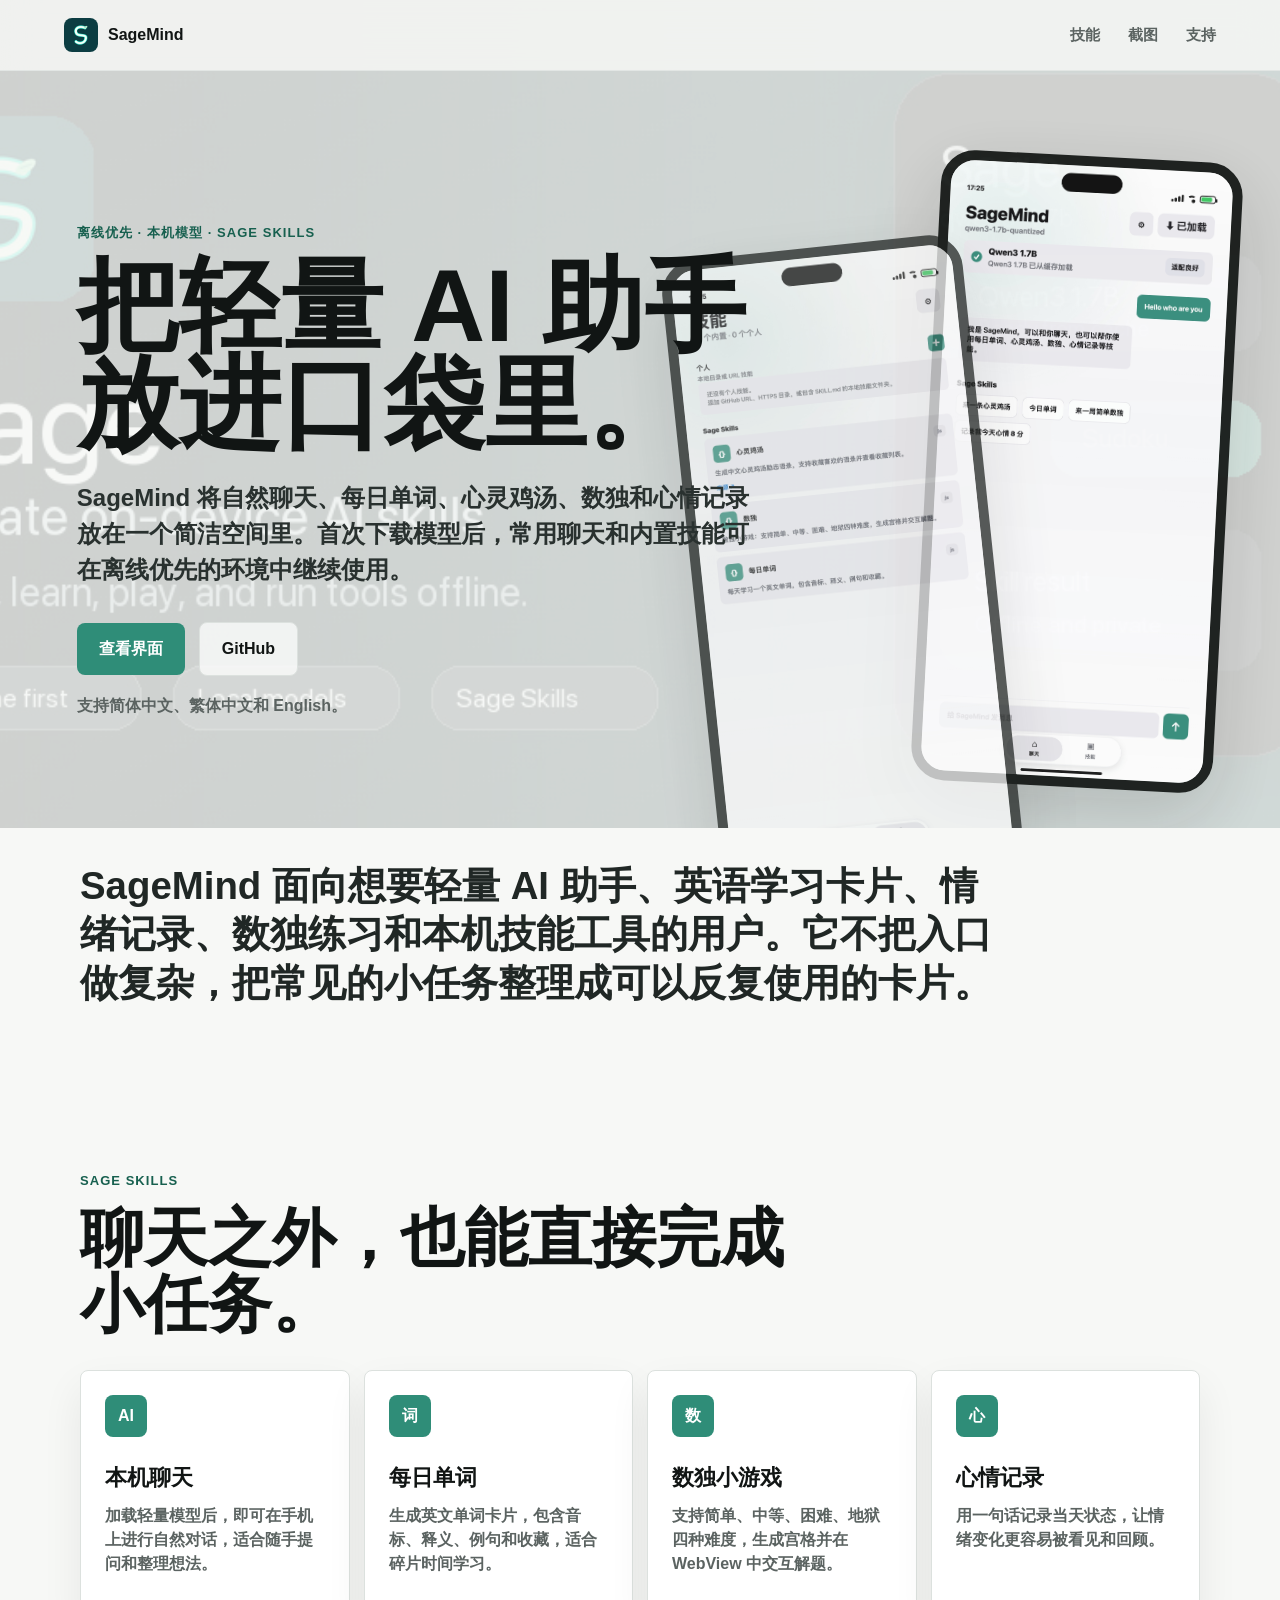
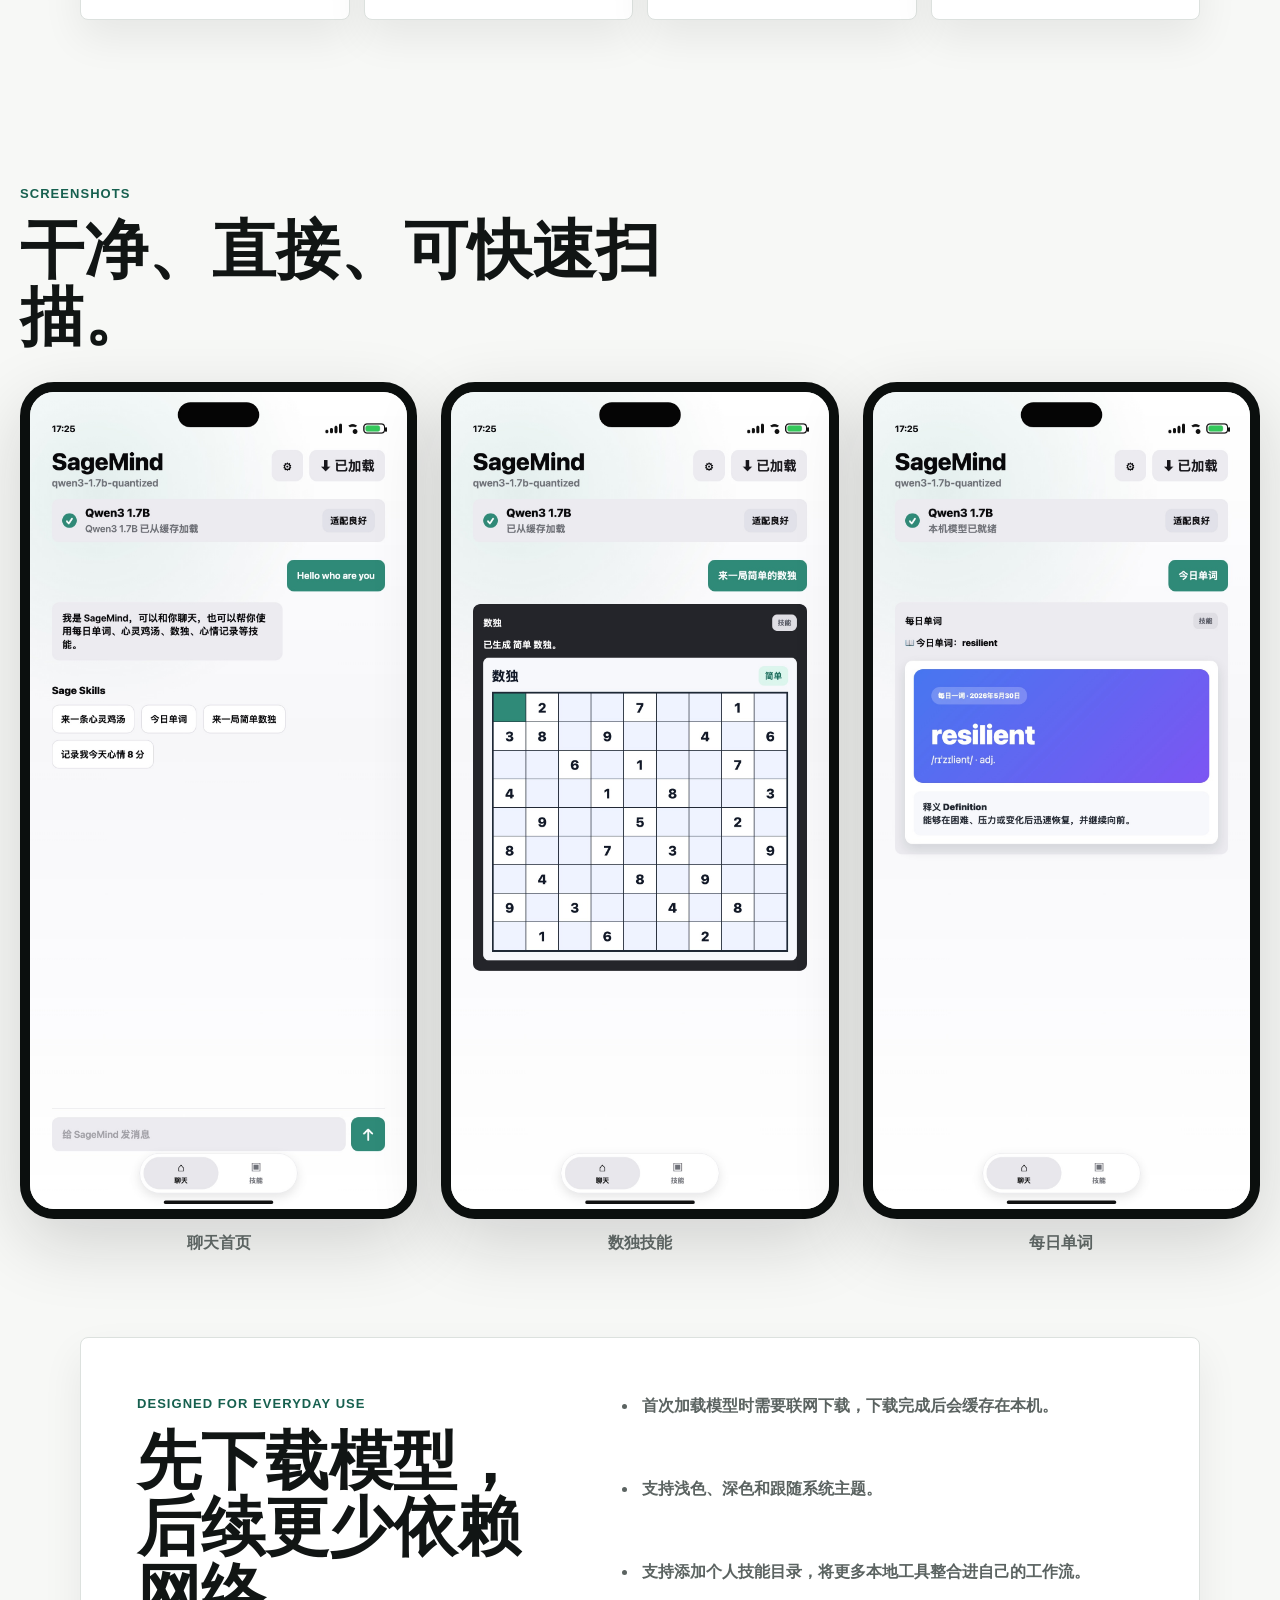
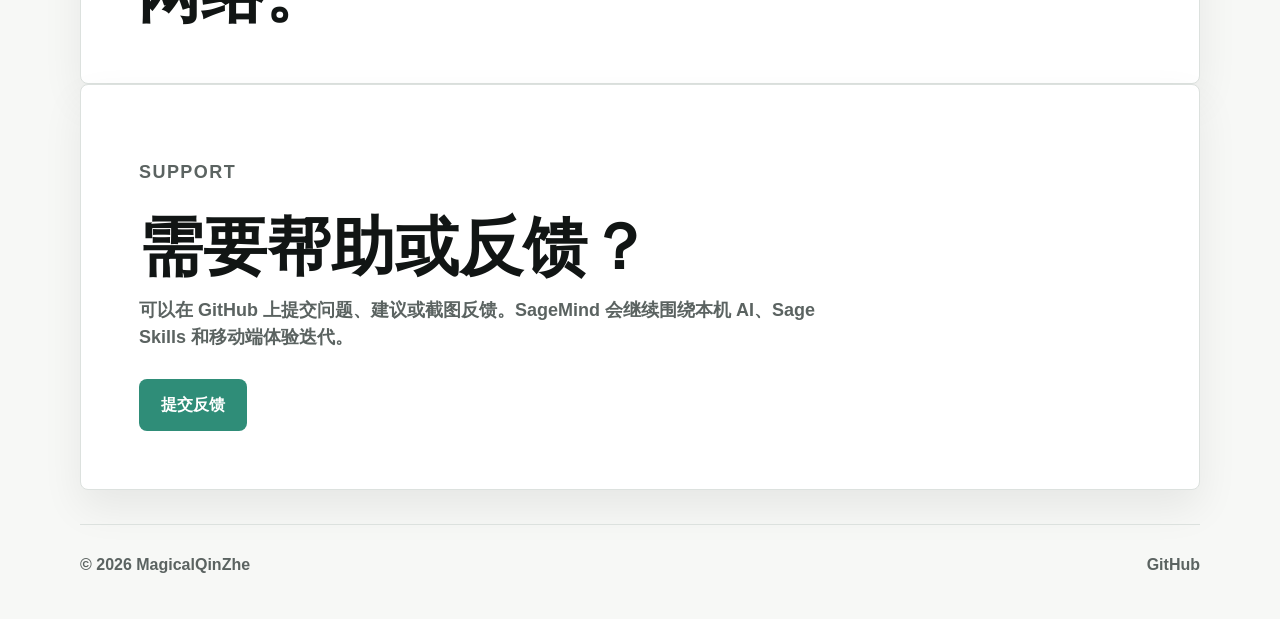
==== index.html @ f177672c "Add SageMind marketing site" ====
<!doctype html>
<html lang="zh-Hans">
  <head>
    <meta charset="utf-8" />
    <meta name="viewport" content="width=device-width, initial-scale=1" />
    <title>SageMind - 本机 AI 聊天与技能助手</title>
    <meta
      name="description"
      content="SageMind 是一款离线优先的本机 AI 助手，支持聊天、每日单词、心灵鸡汤、数独、心情记录、多语言和主题切换。"
    />
    <meta property="og:title" content="SageMind" />
    <meta property="og:description" content="本机 AI 聊天与技能助手。" />
    <meta property="og:image" content="assets/brand/feature-graphic.jpg" />
    <meta property="og:type" content="website" />
    <meta name="theme-color" content="#2f8d78" />
    <link rel="icon" href="assets/brand/icon-512.jpg" />
    <link rel="apple-touch-icon" href="assets/brand/icon-512.jpg" />
    <link rel="stylesheet" href="styles.css" />
  </head>
  <body>
    <header class="site-header">
      <a class="brand" href="#top" aria-label="SageMind home">
        <img src="assets/brand/icon-512.jpg" alt="" />
        <span>SageMind</span>
      </a>
      <nav aria-label="主导航">
        <a href="#skills">技能</a>
        <a href="#screens">截图</a>
        <a href="#support">支持</a>
      </nav>
    </header>

    <main id="top">
      <section class="hero" aria-labelledby="hero-title">
        <div class="hero-copy">
          <p class="eyebrow">离线优先 · 本机模型 · Sage Skills</p>
          <h1 id="hero-title">
            <span>把轻量 AI 助手</span>
            <span>放进口袋里。</span>
          </h1>
          <p class="hero-lede">
            SageMind 将自然聊天、每日单词、心灵鸡汤、数独和心情记录放在一个简洁空间里。首次下载模型后，常用聊天和内置技能可在离线优先的环境中继续使用。
          </p>
          <div class="hero-actions">
            <a class="button primary" href="#screens">查看界面</a>
            <a class="button secondary" href="https://github.com/MagicalQinZhe/SageMind/">GitHub</a>
          </div>
          <p class="small-note">支持简体中文、繁体中文和 English。</p>
        </div>

        <div class="hero-stage" aria-hidden="true">
          <img class="phone phone-main" src="assets/screenshots/chat.jpg" alt="" />
          <img class="phone phone-side" src="assets/screenshots/skills.jpg" alt="" />
        </div>
      </section>

      <section class="section intro" aria-label="SageMind 简介">
        <p>
          SageMind 面向想要轻量 AI 助手、英语学习卡片、情绪记录、数独练习和本机技能工具的用户。它不把入口做复杂，把常见的小任务整理成可以反复使用的卡片。
        </p>
      </section>

      <section id="skills" class="section" aria-labelledby="skills-title">
        <div class="section-heading">
          <p class="eyebrow">Sage Skills</p>
          <h2 id="skills-title">聊天之外，也能直接完成小任务。</h2>
        </div>
        <div class="feature-grid">
          <article>
            <span class="feature-icon">AI</span>
            <h3>本机聊天</h3>
            <p>加载轻量模型后，即可在手机上进行自然对话，适合随手提问和整理想法。</p>
          </article>
          <article>
            <span class="feature-icon">词</span>
            <h3>每日单词</h3>
            <p>生成英文单词卡片，包含音标、释义、例句和收藏，适合碎片时间学习。</p>
          </article>
          <article>
            <span class="feature-icon">数</span>
            <h3>数独小游戏</h3>
            <p>支持简单、中等、困难、地狱四种难度，生成宫格并在 WebView 中交互解题。</p>
          </article>
          <article>
            <span class="feature-icon">心</span>
            <h3>心情记录</h3>
            <p>用一句话记录当天状态，让情绪变化更容易被看见和回顾。</p>
          </article>
        </div>
      </section>

      <section id="screens" class="section screen-section" aria-labelledby="screens-title">
        <div class="section-heading">
          <p class="eyebrow">Screenshots</p>
          <h2 id="screens-title">干净、直接、可快速扫描。</h2>
        </div>
        <div class="screens">
          <figure>
            <img src="assets/screenshots/chat.jpg" alt="SageMind 聊天首页截图" />
            <figcaption>聊天首页</figcaption>
          </figure>
          <figure>
            <img src="assets/screenshots/sudoku.jpg" alt="SageMind 数独技能截图" />
            <figcaption>数独技能</figcaption>
          </figure>
          <figure>
            <img src="assets/screenshots/word.jpg" alt="SageMind 每日单词截图" />
            <figcaption>每日单词</figcaption>
          </figure>
        </div>
      </section>

      <section class="section details" aria-labelledby="details-title">
        <div>
          <p class="eyebrow">Designed for everyday use</p>
          <h2 id="details-title">先下载模型，后续更少依赖网络。</h2>
        </div>
        <ul>
          <li>首次加载模型时需要联网下载，下载完成后会缓存在本机。</li>
          <li>支持浅色、深色和跟随系统主题。</li>
          <li>支持添加个人技能目录，将更多本地工具整合进自己的工作流。</li>
        </ul>
      </section>

      <section id="support" class="section support" aria-labelledby="support-title">
        <p class="eyebrow">Support</p>
        <h2 id="support-title">需要帮助或反馈？</h2>
        <p>
          可以在 GitHub 上提交问题、建议或截图反馈。SageMind 会继续围绕本机 AI、Sage Skills 和移动端体验迭代。
        </p>
        <a class="button primary" href="https://github.com/MagicalQinZhe/SageMind/issues">提交反馈</a>
      </section>
    </main>

    <footer class="site-footer">
      <span>© 2026 MagicalQinZhe</span>
      <a href="https://github.com/MagicalQinZhe/SageMind/">GitHub</a>
    </footer>
  </body>
</html>
---- styles.css ----
:root {
  color-scheme: light;
  --bg: #f7f8f6;
  --surface: #ffffff;
  --surface-muted: #ecefea;
  --text: #111514;
  --muted: #5b6361;
  --line: #dce1de;
  --brand: #2f8d78;
  --brand-dark: #17604f;
  --ink: #0b0f0e;
  --shadow: 0 24px 70px rgba(17, 21, 20, 0.16);
}

* {
  box-sizing: border-box;
}

html {
  scroll-behavior: smooth;
}

body {
  margin: 0;
  background: var(--bg);
  color: var(--text);
  font-family:
    -apple-system, BlinkMacSystemFont, "Segoe UI", "PingFang SC",
    "Hiragino Sans GB", "Microsoft YaHei", sans-serif;
  line-height: 1.5;
  overflow-x: hidden;
}

a {
  color: inherit;
  text-decoration: none;
}

img {
  display: block;
  max-width: 100%;
}

.site-header {
  position: fixed;
  z-index: 20;
  top: 0;
  left: 0;
  right: 0;
  display: flex;
  align-items: center;
  justify-content: space-between;
  gap: 24px;
  padding: 18px clamp(20px, 5vw, 72px);
  background: rgba(247, 248, 246, 0.82);
  border-bottom: 1px solid rgba(220, 225, 222, 0.7);
  backdrop-filter: blur(18px);
}

.brand {
  display: inline-flex;
  align-items: center;
  gap: 10px;
  font-weight: 800;
  letter-spacing: 0;
}

.brand img {
  width: 34px;
  height: 34px;
  border-radius: 8px;
}

.site-header nav {
  display: flex;
  align-items: center;
  gap: clamp(12px, 3vw, 28px);
  color: var(--muted);
  font-size: 15px;
  font-weight: 700;
}

.hero {
  position: relative;
  min-height: 92svh;
  overflow: hidden;
  display: grid;
  align-items: center;
  padding: 120px clamp(20px, 6vw, 86px) 70px;
  background: url("assets/brand/feature-graphic.jpg") center / cover no-repeat;
}

.hero::before {
  content: "";
  position: absolute;
  inset: 0;
  background: rgba(247, 248, 246, 0.84);
  pointer-events: none;
}

.hero-copy {
  position: relative;
  z-index: 2;
  width: 100%;
  max-width: 720px;
  min-width: 0;
  padding-top: 7vh;
}

.eyebrow {
  margin: 0 0 14px;
  color: var(--brand-dark);
  font-size: 13px;
  font-weight: 900;
  letter-spacing: 0.08em;
  text-transform: uppercase;
}

h1,
h2,
h3,
p {
  letter-spacing: 0;
}

h1 {
  margin: 0;
  max-width: 760px;
  font-size: clamp(48px, 8vw, 112px);
  line-height: 0.96;
  font-weight: 900;
}

h1 span {
  display: block;
}

.hero-lede {
  max-width: 680px;
  margin: 26px 0 0;
  color: #29312f;
  font-size: clamp(18px, 2.1vw, 24px);
  font-weight: 650;
}

.hero-actions,
.site-footer {
  display: flex;
  align-items: center;
  gap: 14px;
  flex-wrap: wrap;
}

.hero-actions {
  margin-top: 34px;
}

.button {
  display: inline-flex;
  align-items: center;
  justify-content: center;
  min-height: 48px;
  padding: 14px 22px;
  border-radius: 8px;
  font-weight: 850;
  transition:
    transform 160ms ease,
    background 160ms ease;
}

.button:hover {
  transform: translateY(-1px);
}

.button.primary {
  background: var(--brand);
  color: #fff;
}

.button.primary:hover {
  background: var(--brand-dark);
}

.button.secondary {
  background: rgba(255, 255, 255, 0.72);
  border: 1px solid var(--line);
  color: var(--text);
}

.small-note {
  margin: 18px 0 0;
  color: var(--muted);
  font-weight: 650;
}

.hero-stage {
  position: absolute;
  z-index: 1;
  inset: 84px clamp(12px, 4vw, 64px) 16px auto;
  width: min(45vw, 560px);
  min-width: 340px;
  opacity: 0.92;
}

.phone {
  position: absolute;
  width: 54%;
  border: 10px solid #101412;
  border-radius: 34px;
  box-shadow: var(--shadow);
}

.phone-main {
  right: 0;
  top: 8vh;
  transform: rotate(3deg);
}

.phone-side {
  right: 42%;
  top: 18vh;
  transform: rotate(-6deg);
  opacity: 0.74;
}

.section {
  width: min(1120px, calc(100% - 40px));
  margin: 0 auto;
  padding: 82px 0;
}

.intro {
  padding-top: 34px;
}

.intro p {
  max-width: 920px;
  margin: 0;
  color: #202725;
  font-size: clamp(24px, 3vw, 40px);
  line-height: 1.26;
  font-weight: 850;
}

.section-heading {
  max-width: 720px;
  margin-bottom: 32px;
}

h2 {
  margin: 0;
  font-size: clamp(34px, 5vw, 64px);
  line-height: 1.04;
  font-weight: 900;
}

.feature-grid {
  display: grid;
  grid-template-columns: repeat(4, minmax(0, 1fr));
  gap: 14px;
}

.feature-grid article,
.support,
.details {
  background: var(--surface);
  border: 1px solid var(--line);
  border-radius: 8px;
  box-shadow: 0 18px 42px rgba(17, 21, 20, 0.07);
}

.feature-grid article {
  min-height: 250px;
  padding: 24px;
}

.feature-icon {
  display: inline-flex;
  width: 42px;
  height: 42px;
  align-items: center;
  justify-content: center;
  margin-bottom: 24px;
  border-radius: 8px;
  background: var(--brand);
  color: #fff;
  font-weight: 900;
}

h3 {
  margin: 0 0 10px;
  font-size: 22px;
  font-weight: 900;
}

.feature-grid p,
.support p,
.details li {
  margin: 0;
  color: var(--muted);
  font-size: 16px;
  font-weight: 650;
}

.screen-section {
  width: min(1240px, calc(100% - 40px));
}

.screens {
  display: grid;
  grid-template-columns: repeat(3, minmax(0, 1fr));
  gap: clamp(14px, 2vw, 24px);
  align-items: start;
}

figure {
  margin: 0;
}

figure img {
  width: 100%;
  border: 10px solid var(--ink);
  border-radius: 34px;
  background: var(--ink);
  box-shadow: var(--shadow);
}

figcaption {
  margin-top: 12px;
  color: var(--muted);
  font-weight: 800;
  text-align: center;
}

.details {
  display: grid;
  grid-template-columns: minmax(0, 0.85fr) minmax(0, 1fr);
  gap: 34px;
  padding: clamp(26px, 5vw, 56px);
}

.details ul {
  display: grid;
  gap: 16px;
  margin: 0;
  padding-left: 20px;
}

.details li {
  padding-left: 4px;
}

.support {
  padding: clamp(28px, 5vw, 58px);
}

.support p {
  max-width: 720px;
  margin: 16px 0 28px;
  font-size: 18px;
}

.site-footer {
  justify-content: space-between;
  margin: 34px auto 0;
  width: min(1120px, calc(100% - 40px));
  padding: 28px 0 42px;
  color: var(--muted);
  border-top: 1px solid var(--line);
  font-weight: 700;
}

@media (max-width: 960px) {
  .hero {
    min-height: auto;
    padding-top: 110px;
    padding-bottom: 360px;
  }

  .hero-stage {
    inset: auto 0 18px auto;
    width: 100%;
    min-width: 0;
    height: 380px;
  }

  .phone {
    width: 220px;
    border-width: 7px;
    border-radius: 26px;
  }

  .phone-main {
    right: 18%;
    top: 0;
  }

  .phone-side {
    right: 50%;
    top: 54px;
  }

  .feature-grid,
  .screens,
  .details {
    grid-template-columns: 1fr;
  }

  .screens {
    max-width: 420px;
    margin: 0 auto;
  }
}

@media (max-width: 640px) {
  .site-header {
    padding: 14px 18px;
  }

  .site-header nav {
    display: none;
  }

  .brand span {
    display: inline;
  }

  .hero {
    padding-left: 20px;
    padding-right: 20px;
  }

  .hero-copy {
    width: min(100%, 350px);
    max-width: 100%;
  }

  h1 {
    max-width: 100%;
    font-size: 40px;
    line-height: 1.04;
    overflow-wrap: anywhere;
  }

  .hero-lede {
    font-size: 17px;
    overflow-wrap: anywhere;
    word-break: break-all;
  }

  .small-note {
    overflow-wrap: anywhere;
    word-break: break-all;
  }

  .hero-actions {
    align-items: stretch;
  }

  .button {
    width: 100%;
  }

  .phone-main {
    right: 4%;
  }

  .phone-side {
    right: 42%;
  }
}
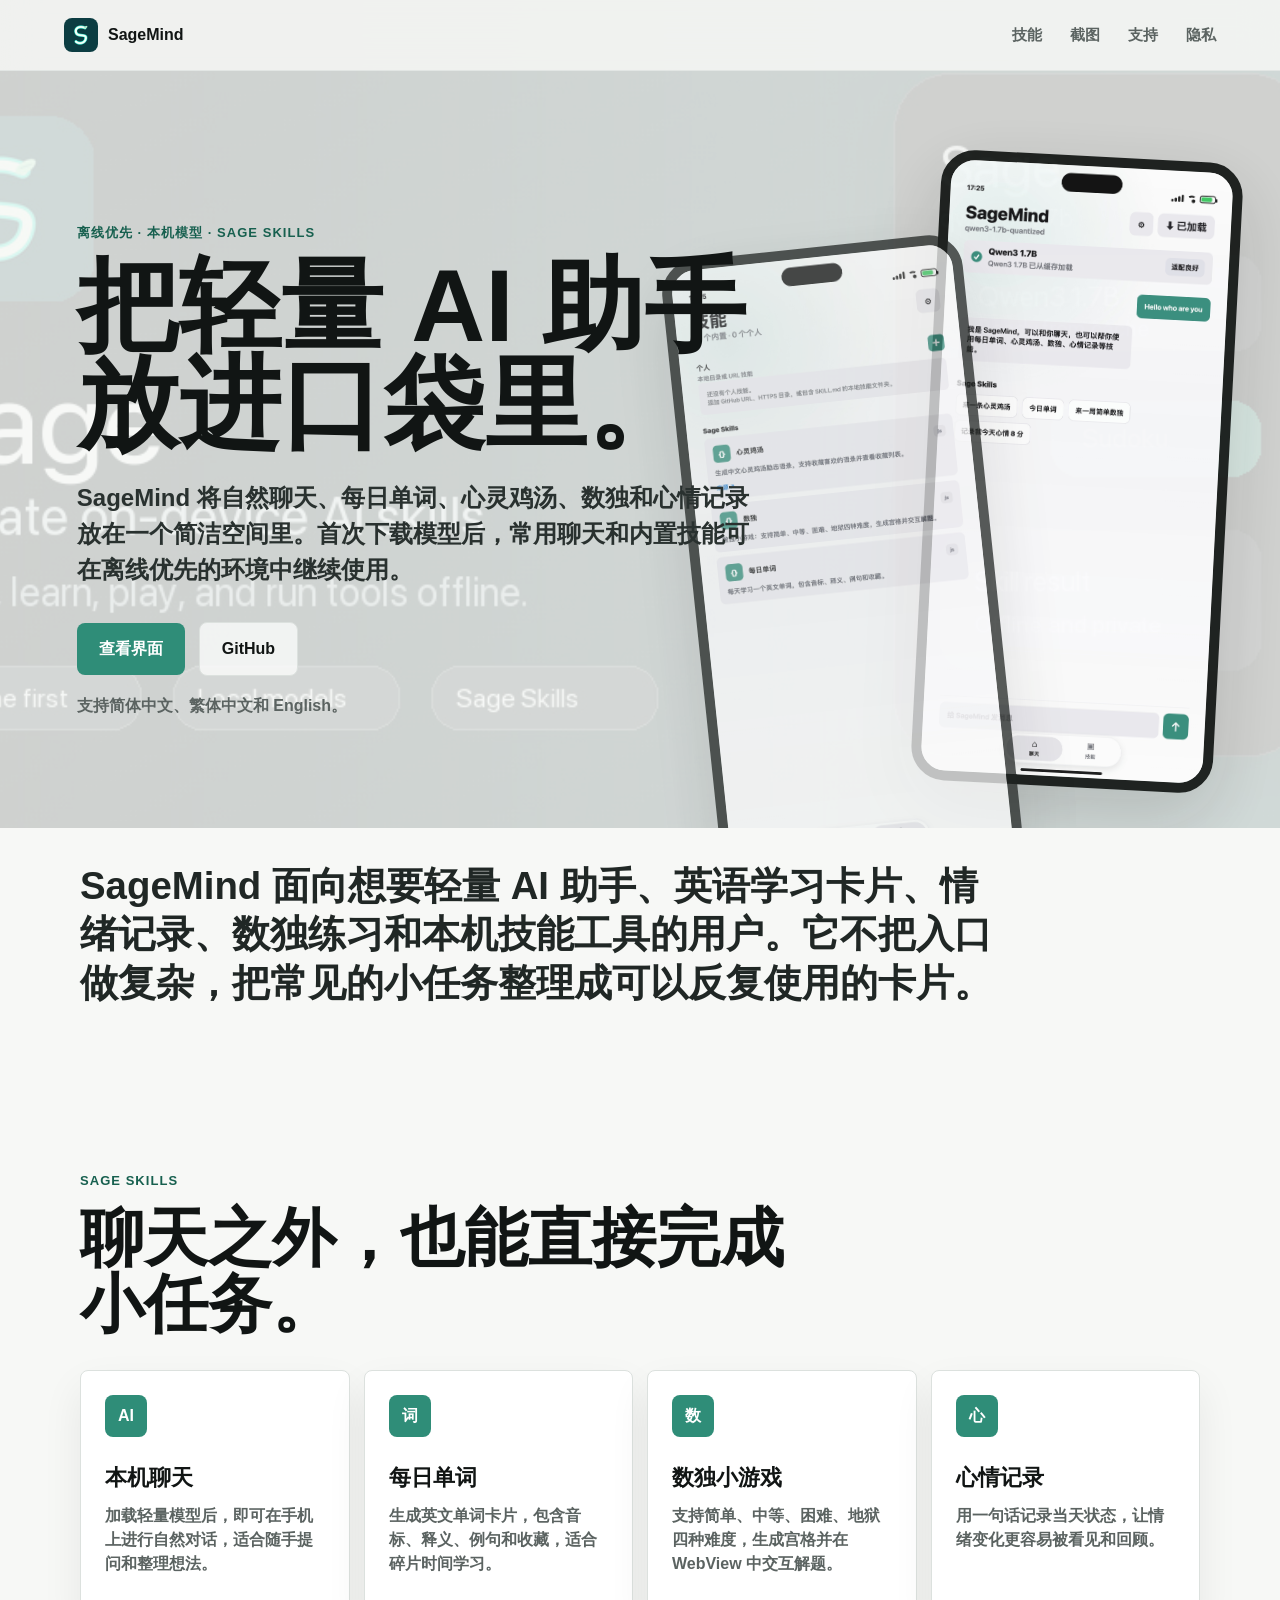
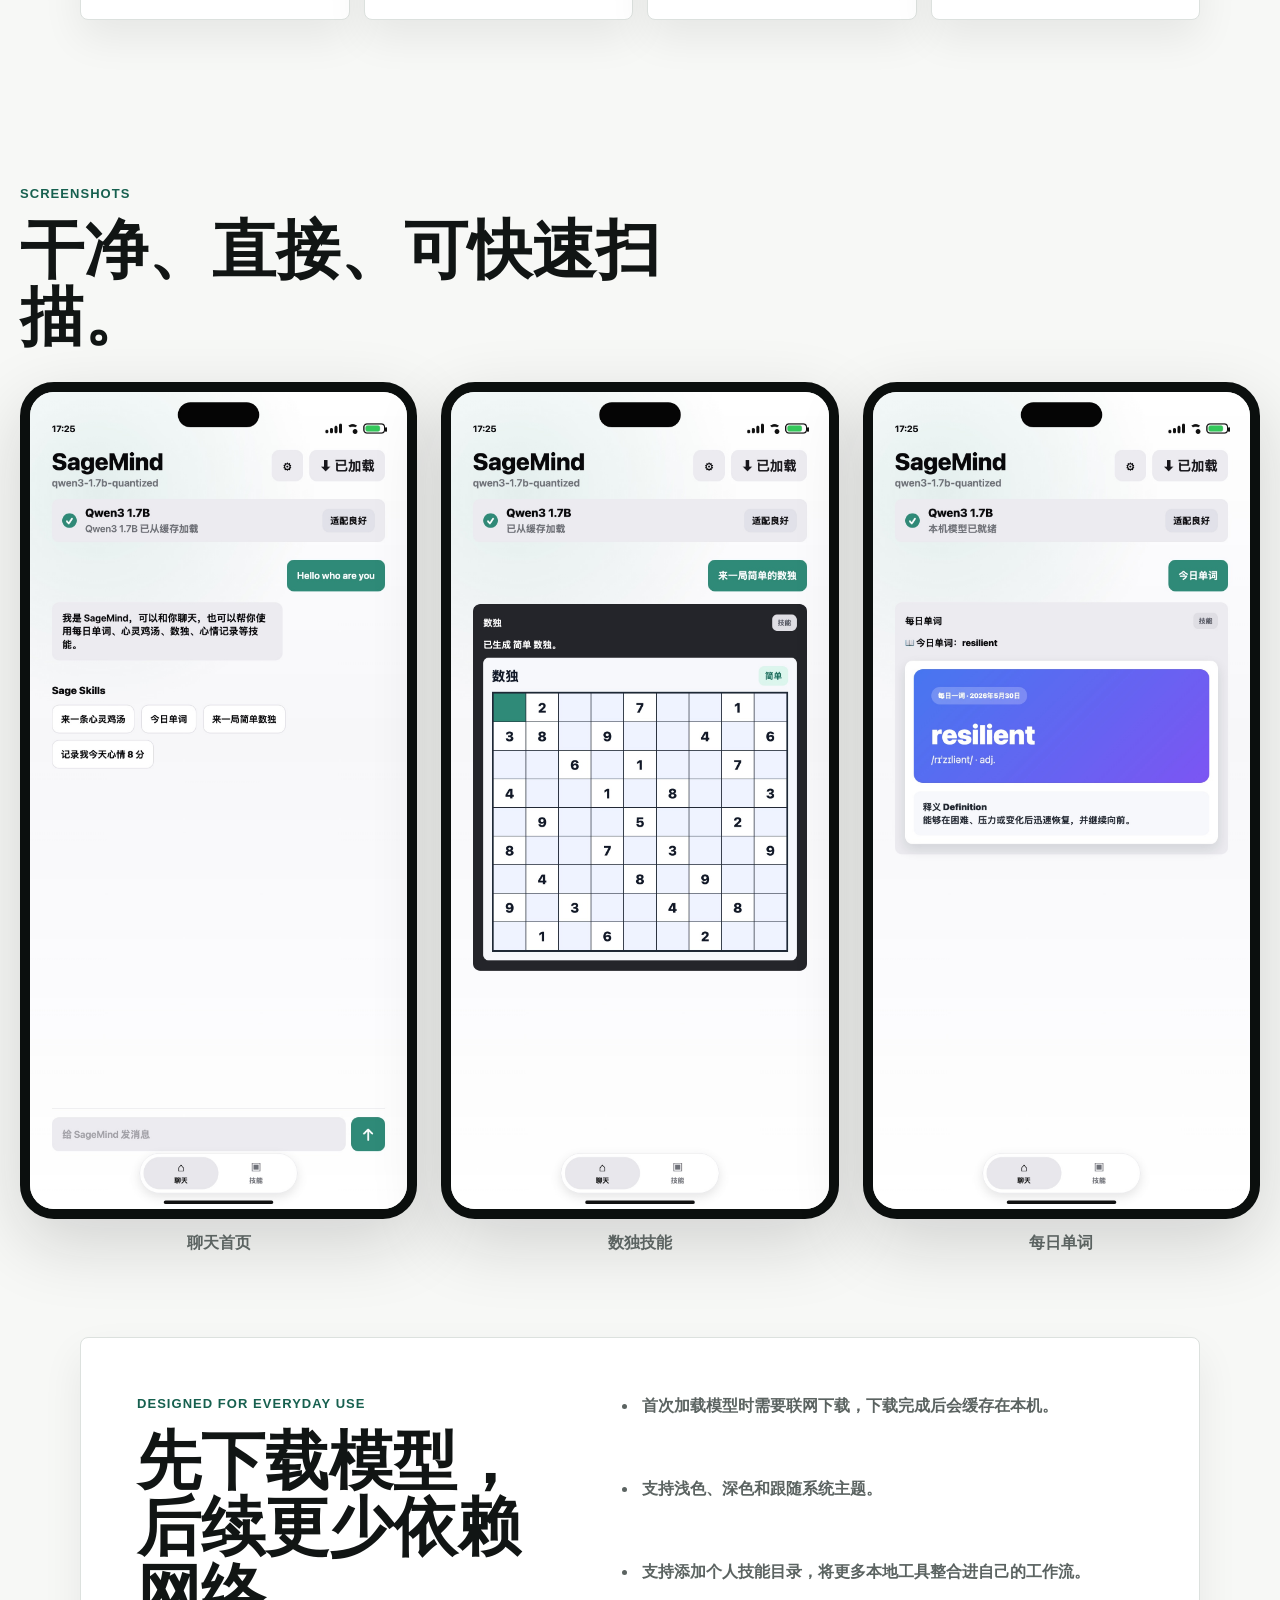
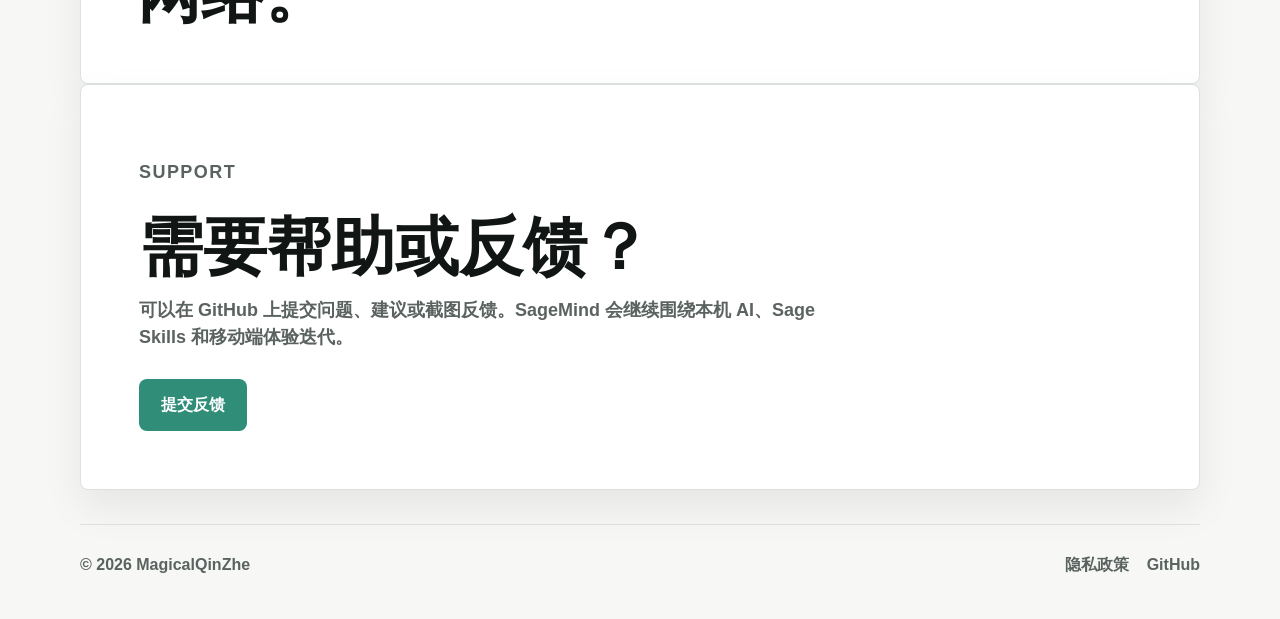
==== commit 2b4a6573: "Add privacy policy page" ====
--- a/index.html
+++ b/index.html
@@ -27,6 +27,7 @@
         <a href="#skills">技能</a>
         <a href="#screens">截图</a>
         <a href="#support">支持</a>
+        <a href="privacy.html">隐私</a>
       </nav>
     </header>
 
@@ -134,7 +135,10 @@
 
     <footer class="site-footer">
       <span>© 2026 MagicalQinZhe</span>
-      <a href="https://github.com/MagicalQinZhe/SageMind/">GitHub</a>
+      <span class="footer-links">
+        <a href="privacy.html">隐私政策</a>
+        <a href="https://github.com/MagicalQinZhe/SageMind/">GitHub</a>
+      </span>
     </footer>
   </body>
 </html>
--- a/styles.css
+++ b/styles.css
@@ -370,6 +370,71 @@
   font-weight: 700;
 }
 
+.footer-links {
+  display: inline-flex;
+  align-items: center;
+  gap: 18px;
+  flex-wrap: wrap;
+}
+
+.legal-page {
+  width: min(920px, calc(100% - 40px));
+  margin: 0 auto;
+  padding: 132px 0 42px;
+}
+
+.legal-hero {
+  padding: 44px 0 34px;
+}
+
+.legal-hero h1 {
+  max-width: 100%;
+  font-size: clamp(42px, 7vw, 76px);
+  line-height: 1.04;
+  overflow-wrap: anywhere;
+}
+
+.legal-updated {
+  margin: 18px 0 0;
+  color: var(--muted);
+  font-weight: 700;
+}
+
+.legal-section {
+  padding: 30px 0;
+  border-top: 1px solid var(--line);
+}
+
+.legal-section h2 {
+  margin-bottom: 14px;
+  font-size: clamp(24px, 3vw, 34px);
+  line-height: 1.16;
+}
+
+.legal-section p {
+  margin: 0 0 14px;
+  color: #29312f;
+  font-size: 17px;
+  font-weight: 600;
+  overflow-wrap: anywhere;
+}
+
+.legal-section p:last-child {
+  margin-bottom: 0;
+}
+
+.legal-section a {
+  color: var(--brand-dark);
+  font-weight: 850;
+  text-decoration: underline;
+  text-underline-offset: 3px;
+  overflow-wrap: anywhere;
+}
+
+.legal-section.english {
+  margin-top: 18px;
+}
+
 @media (max-width: 960px) {
   .hero {
     min-height: auto;
@@ -442,6 +507,19 @@
     overflow-wrap: anywhere;
   }
 
+  .legal-page {
+    width: calc(100% - 40px);
+    padding-top: 96px;
+  }
+
+  .legal-hero {
+    padding-top: 28px;
+  }
+
+  .legal-hero h1 {
+    font-size: 36px;
+  }
+
   .hero-lede {
     font-size: 17px;
     overflow-wrap: anywhere;
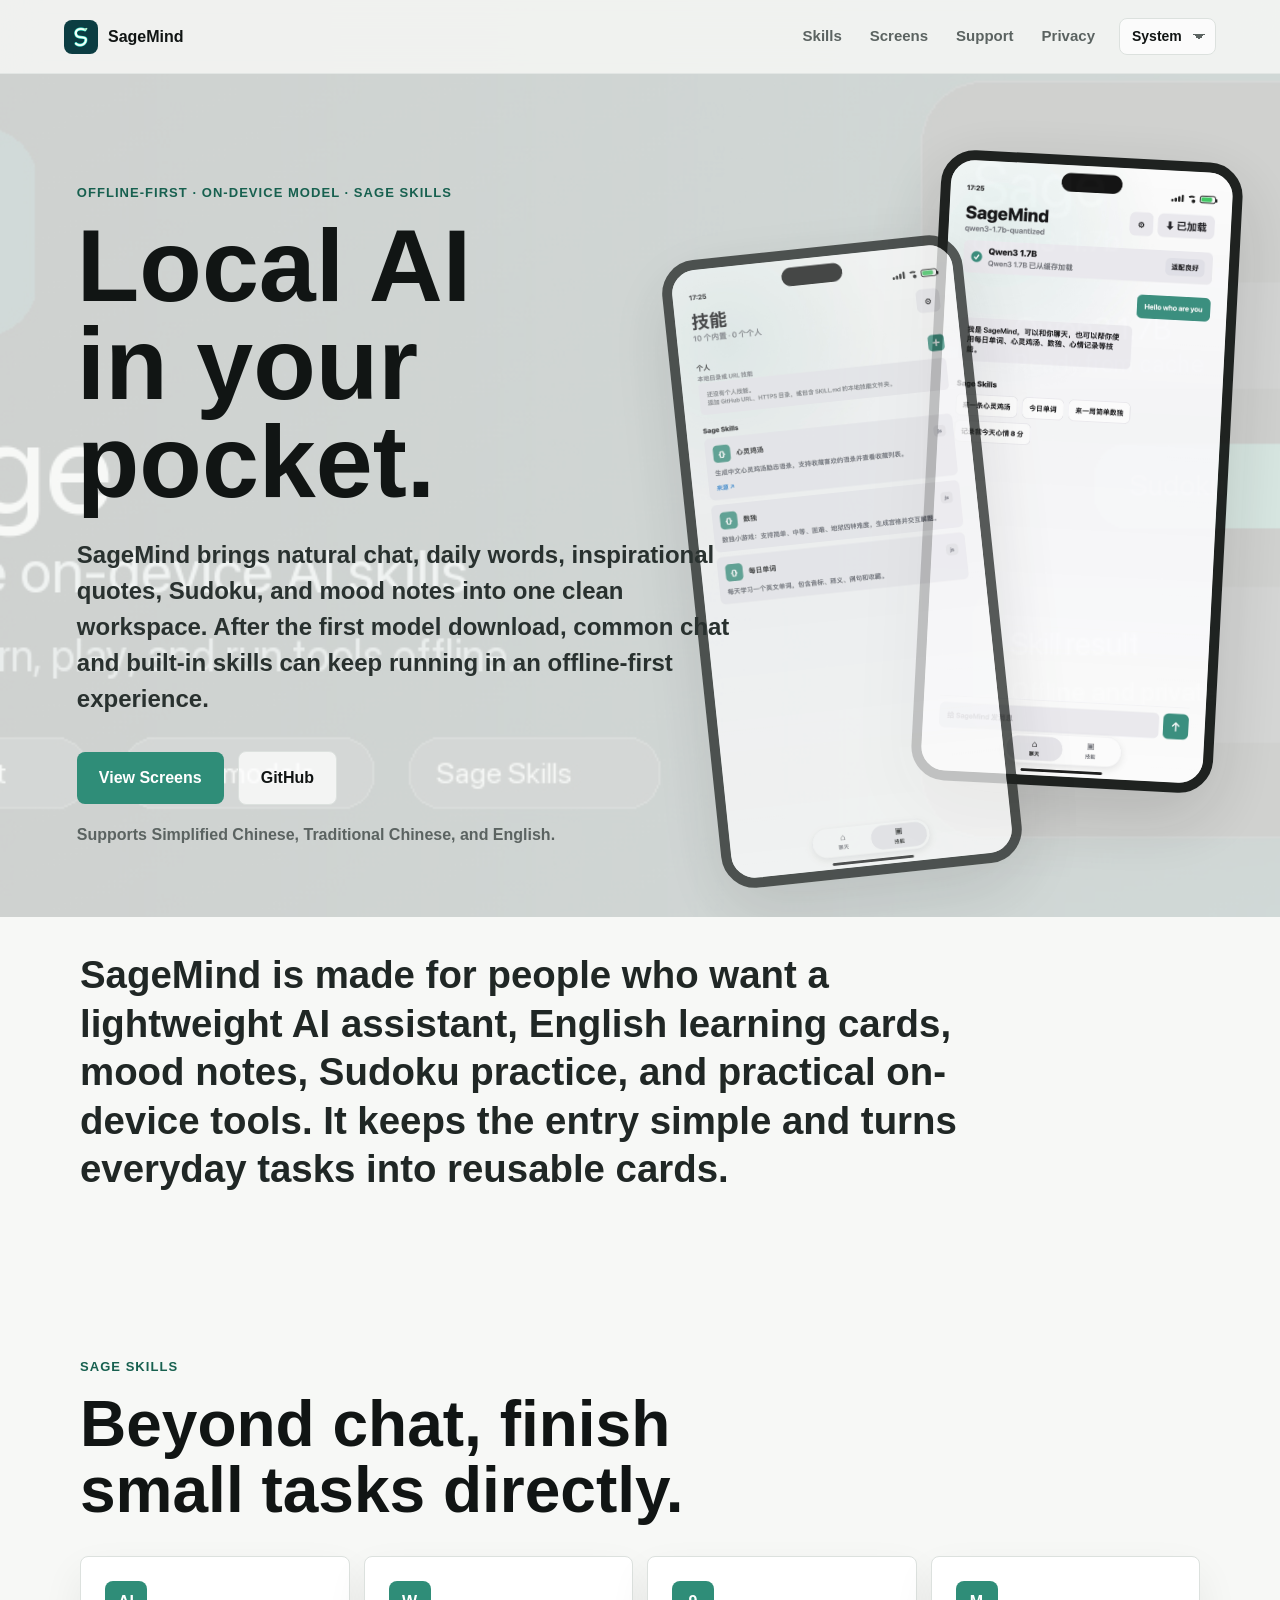
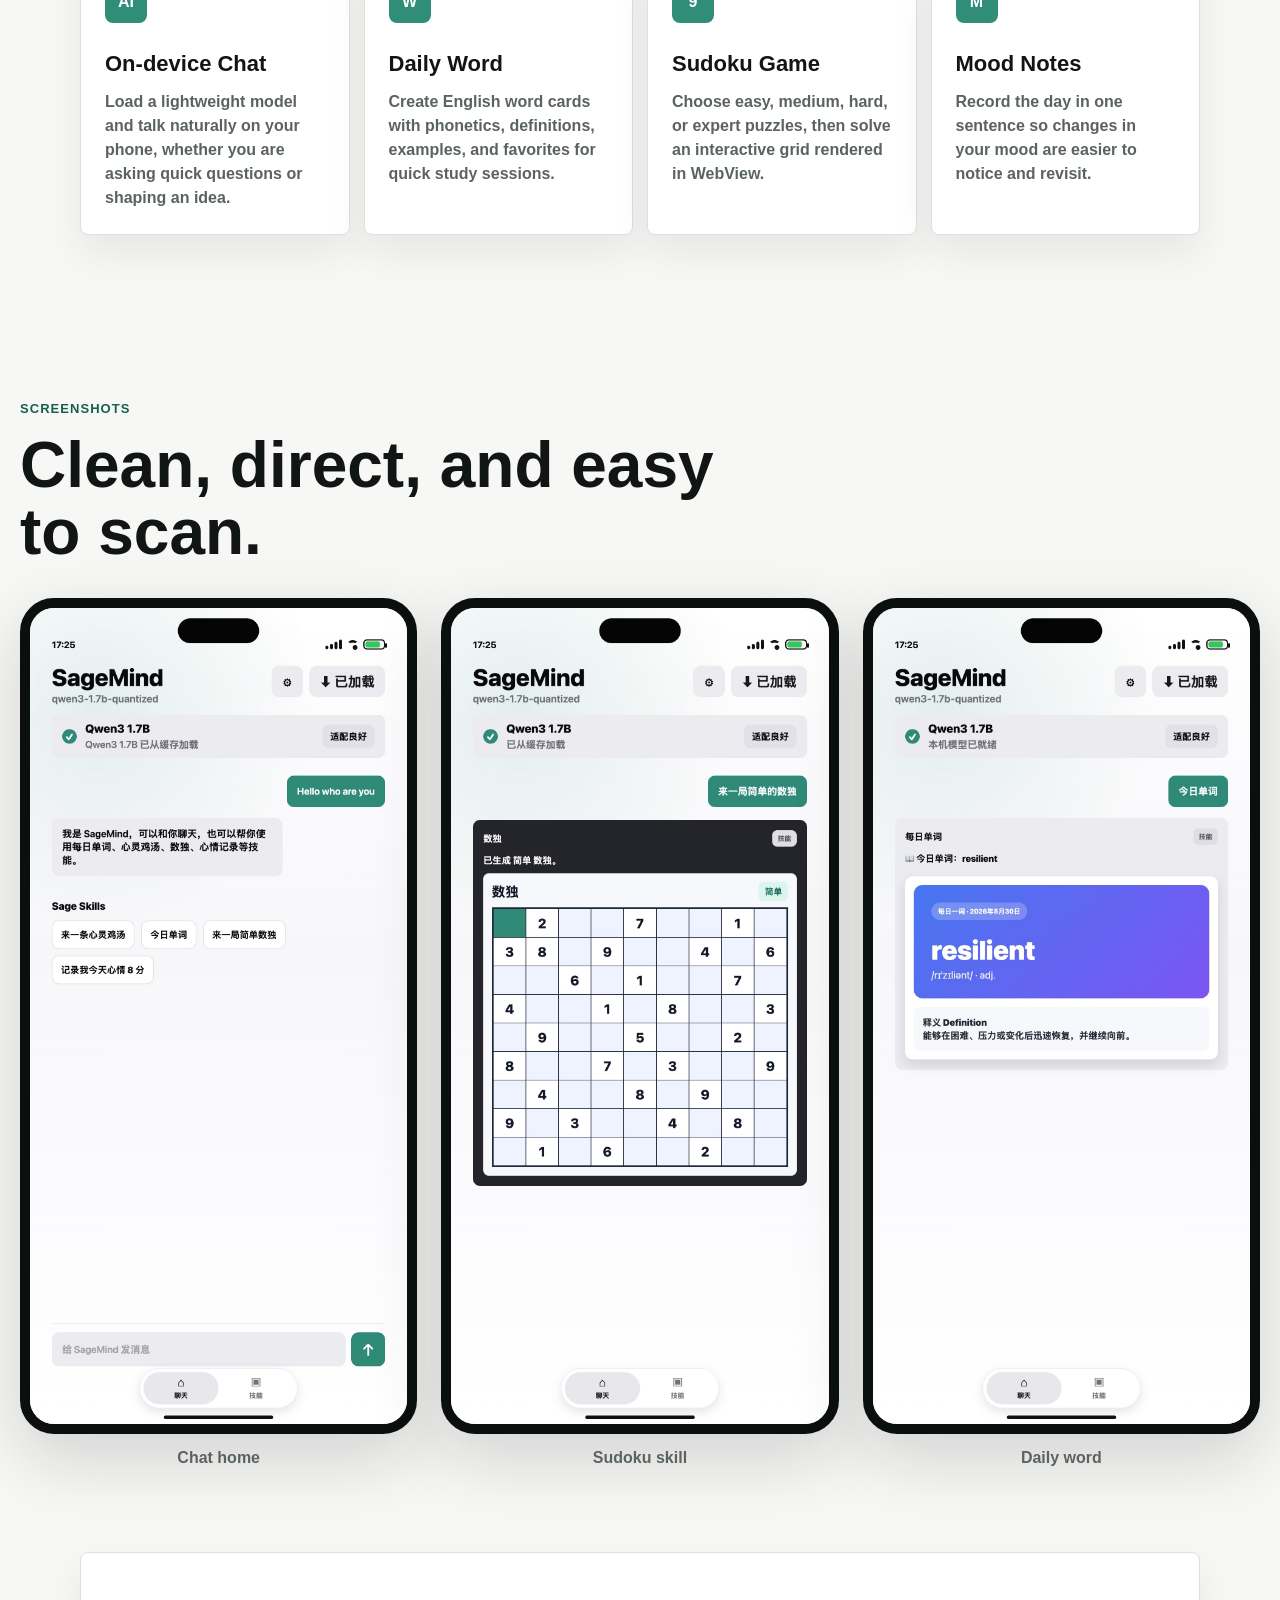
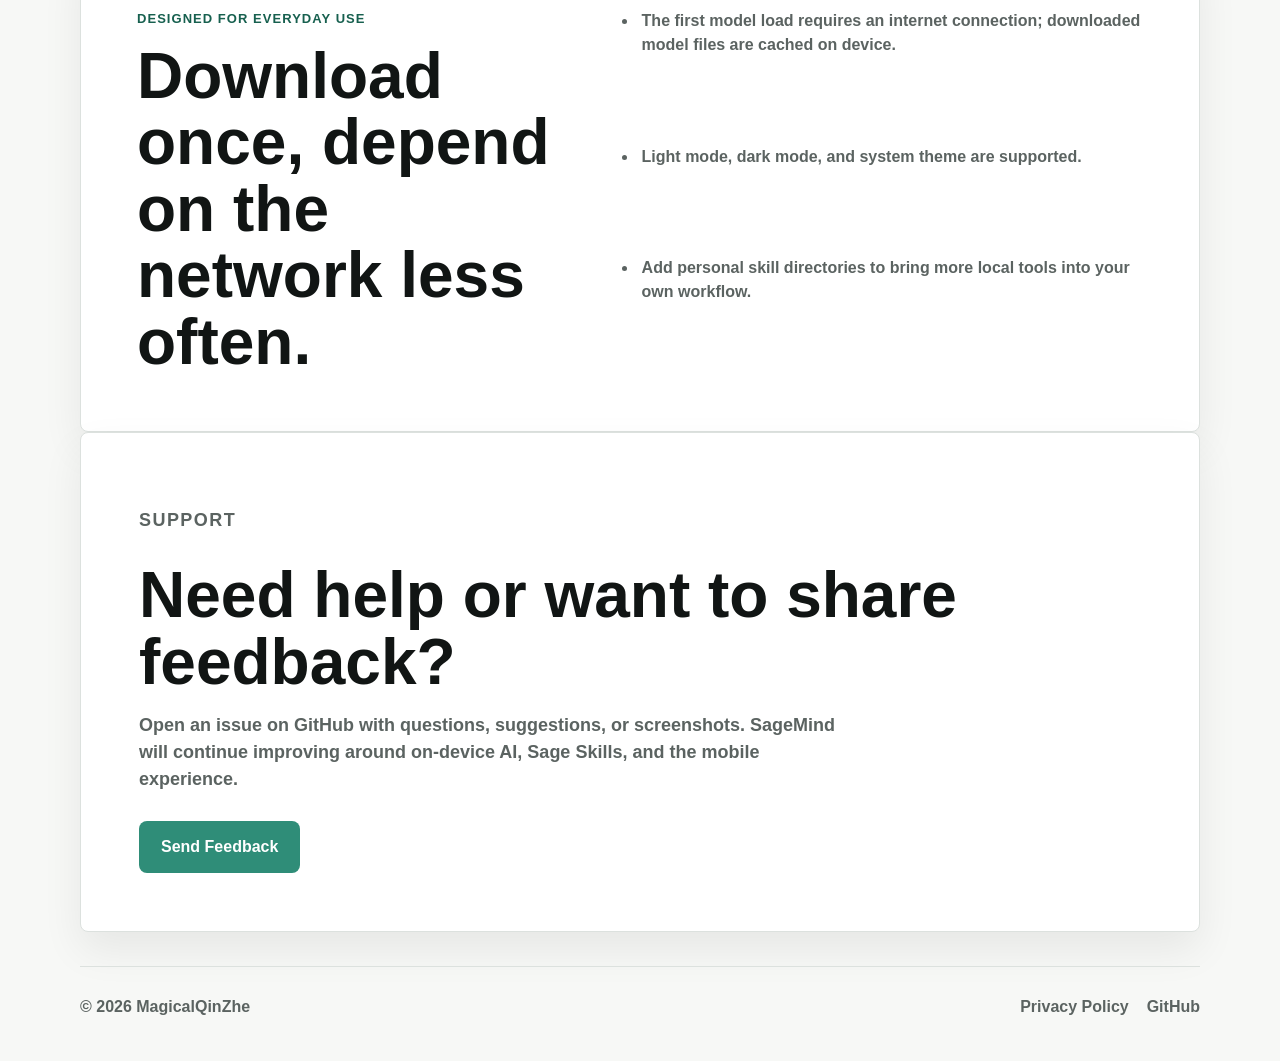
==== commit 06d9b763: "Add localized marketing page" ====
--- a/index.html
+++ b/index.html
@@ -16,6 +16,7 @@
     <link rel="icon" href="assets/brand/icon-512.jpg" />
     <link rel="apple-touch-icon" href="assets/brand/icon-512.jpg" />
     <link rel="stylesheet" href="styles.css" />
+    <script src="site.js" defer></script>
   </head>
   <body>
     <header class="site-header">
@@ -23,30 +24,49 @@
         <img src="assets/brand/icon-512.jpg" alt="" />
         <span>SageMind</span>
       </a>
-      <nav aria-label="主导航">
-        <a href="#skills">技能</a>
-        <a href="#screens">截图</a>
-        <a href="#support">支持</a>
-        <a href="privacy.html">隐私</a>
-      </nav>
+      <div class="header-actions">
+        <nav aria-label="Main navigation">
+          <a href="#skills" data-i18n="nav.skills">技能</a>
+          <a href="#screens" data-i18n="nav.screens">截图</a>
+          <a href="#support" data-i18n="nav.support">支持</a>
+          <a href="privacy.html" data-i18n="nav.privacy">隐私</a>
+        </nav>
+        <select
+          class="language-select"
+          aria-label="Language"
+          data-language-select
+        >
+          <option value="auto" data-i18n="language.auto">跟随系统</option>
+          <option value="zh">中文</option>
+          <option value="en">English</option>
+        </select>
+      </div>
     </header>
 
     <main id="top">
       <section class="hero" aria-labelledby="hero-title">
         <div class="hero-copy">
-          <p class="eyebrow">离线优先 · 本机模型 · Sage Skills</p>
+          <p class="eyebrow" data-i18n="hero.eyebrow">
+            离线优先 · 本机模型 · Sage Skills
+          </p>
           <h1 id="hero-title">
-            <span>把轻量 AI 助手</span>
-            <span>放进口袋里。</span>
+            <span data-i18n="hero.titleLine1">把轻量 AI 助手</span>
+            <span data-i18n="hero.titleLine2">放进口袋里。</span>
           </h1>
-          <p class="hero-lede">
+          <p class="hero-lede" data-i18n="hero.lede">
             SageMind 将自然聊天、每日单词、心灵鸡汤、数独和心情记录放在一个简洁空间里。首次下载模型后，常用聊天和内置技能可在离线优先的环境中继续使用。
           </p>
           <div class="hero-actions">
-            <a class="button primary" href="#screens">查看界面</a>
-            <a class="button secondary" href="https://github.com/MagicalQinZhe/SageMind/">GitHub</a>
+            <a class="button primary" href="#screens" data-i18n="hero.primary">
+              查看界面
+            </a>
+            <a class="button secondary" href="https://github.com/MagicalQinZhe/SageMind/">
+              GitHub
+            </a>
           </div>
-          <p class="small-note">支持简体中文、繁体中文和 English。</p>
+          <p class="small-note" data-i18n="hero.note">
+            支持简体中文、繁体中文和 English。
+          </p>
         </div>
 
         <div class="hero-stage" aria-hidden="true">
@@ -55,8 +75,12 @@
         </div>
       </section>
 
-      <section class="section intro" aria-label="SageMind 简介">
-        <p>
+      <section
+        class="section intro"
+        aria-label="SageMind introduction"
+        data-i18n-aria-label="intro.aria"
+      >
+        <p data-i18n="intro.body">
           SageMind 面向想要轻量 AI 助手、英语学习卡片、情绪记录、数独练习和本机技能工具的用户。它不把入口做复杂，把常见的小任务整理成可以反复使用的卡片。
         </p>
       </section>
@@ -64,28 +88,38 @@
       <section id="skills" class="section" aria-labelledby="skills-title">
         <div class="section-heading">
           <p class="eyebrow">Sage Skills</p>
-          <h2 id="skills-title">聊天之外，也能直接完成小任务。</h2>
+          <h2 id="skills-title" data-i18n="skills.title">
+            聊天之外，也能直接完成小任务。
+          </h2>
         </div>
         <div class="feature-grid">
           <article>
             <span class="feature-icon">AI</span>
-            <h3>本机聊天</h3>
-            <p>加载轻量模型后，即可在手机上进行自然对话，适合随手提问和整理想法。</p>
-          </article>
-          <article>
-            <span class="feature-icon">词</span>
-            <h3>每日单词</h3>
-            <p>生成英文单词卡片，包含音标、释义、例句和收藏，适合碎片时间学习。</p>
-          </article>
-          <article>
-            <span class="feature-icon">数</span>
-            <h3>数独小游戏</h3>
-            <p>支持简单、中等、困难、地狱四种难度，生成宫格并在 WebView 中交互解题。</p>
-          </article>
-          <article>
-            <span class="feature-icon">心</span>
-            <h3>心情记录</h3>
-            <p>用一句话记录当天状态，让情绪变化更容易被看见和回顾。</p>
+            <h3 data-i18n="skills.chat.title">本机聊天</h3>
+            <p data-i18n="skills.chat.body">
+              加载轻量模型后，即可在手机上进行自然对话，适合随手提问和整理想法。
+            </p>
+          </article>
+          <article>
+            <span class="feature-icon" data-i18n="skills.word.icon">词</span>
+            <h3 data-i18n="skills.word.title">每日单词</h3>
+            <p data-i18n="skills.word.body">
+              生成英文单词卡片，包含音标、释义、例句和收藏，适合碎片时间学习。
+            </p>
+          </article>
+          <article>
+            <span class="feature-icon" data-i18n="skills.sudoku.icon">数</span>
+            <h3 data-i18n="skills.sudoku.title">数独小游戏</h3>
+            <p data-i18n="skills.sudoku.body">
+              支持简单、中等、困难、地狱四种难度，生成宫格并在 WebView 中交互解题。
+            </p>
+          </article>
+          <article>
+            <span class="feature-icon" data-i18n="skills.mood.icon">心</span>
+            <h3 data-i18n="skills.mood.title">心情记录</h3>
+            <p data-i18n="skills.mood.body">
+              用一句话记录当天状态，让情绪变化更容易被看见和回顾。
+            </p>
           </article>
         </div>
       </section>
@@ -93,20 +127,34 @@
       <section id="screens" class="section screen-section" aria-labelledby="screens-title">
         <div class="section-heading">
           <p class="eyebrow">Screenshots</p>
-          <h2 id="screens-title">干净、直接、可快速扫描。</h2>
+          <h2 id="screens-title" data-i18n="screens.title">
+            干净、直接、可快速扫描。
+          </h2>
         </div>
         <div class="screens">
           <figure>
-            <img src="assets/screenshots/chat.jpg" alt="SageMind 聊天首页截图" />
-            <figcaption>聊天首页</figcaption>
+            <img
+              src="assets/screenshots/chat.jpg"
+              alt="SageMind 聊天首页截图"
+              data-i18n-alt="screens.chat.alt"
+            />
+            <figcaption data-i18n="screens.chat.caption">聊天首页</figcaption>
           </figure>
           <figure>
-            <img src="assets/screenshots/sudoku.jpg" alt="SageMind 数独技能截图" />
-            <figcaption>数独技能</figcaption>
+            <img
+              src="assets/screenshots/sudoku.jpg"
+              alt="SageMind 数独技能截图"
+              data-i18n-alt="screens.sudoku.alt"
+            />
+            <figcaption data-i18n="screens.sudoku.caption">数独技能</figcaption>
           </figure>
           <figure>
-            <img src="assets/screenshots/word.jpg" alt="SageMind 每日单词截图" />
-            <figcaption>每日单词</figcaption>
+            <img
+              src="assets/screenshots/word.jpg"
+              alt="SageMind 每日单词截图"
+              data-i18n-alt="screens.word.alt"
+            />
+            <figcaption data-i18n="screens.word.caption">每日单词</figcaption>
           </figure>
         </div>
       </section>
@@ -114,29 +162,43 @@
       <section class="section details" aria-labelledby="details-title">
         <div>
           <p class="eyebrow">Designed for everyday use</p>
-          <h2 id="details-title">先下载模型，后续更少依赖网络。</h2>
+          <h2 id="details-title" data-i18n="details.title">
+            先下载模型，后续更少依赖网络。
+          </h2>
         </div>
         <ul>
-          <li>首次加载模型时需要联网下载，下载完成后会缓存在本机。</li>
-          <li>支持浅色、深色和跟随系统主题。</li>
-          <li>支持添加个人技能目录，将更多本地工具整合进自己的工作流。</li>
+          <li data-i18n="details.item1">
+            首次加载模型时需要联网下载，下载完成后会缓存在本机。
+          </li>
+          <li data-i18n="details.item2">
+            支持浅色、深色和跟随系统主题。
+          </li>
+          <li data-i18n="details.item3">
+            支持添加个人技能目录，将更多本地工具整合进自己的工作流。
+          </li>
         </ul>
       </section>
 
       <section id="support" class="section support" aria-labelledby="support-title">
         <p class="eyebrow">Support</p>
-        <h2 id="support-title">需要帮助或反馈？</h2>
-        <p>
+        <h2 id="support-title" data-i18n="support.title">需要帮助或反馈？</h2>
+        <p data-i18n="support.body">
           可以在 GitHub 上提交问题、建议或截图反馈。SageMind 会继续围绕本机 AI、Sage Skills 和移动端体验迭代。
         </p>
-        <a class="button primary" href="https://github.com/MagicalQinZhe/SageMind/issues">提交反馈</a>
+        <a
+          class="button primary"
+          href="https://github.com/MagicalQinZhe/SageMind/issues"
+          data-i18n="support.button"
+        >
+          提交反馈
+        </a>
       </section>
     </main>
 
     <footer class="site-footer">
       <span>© 2026 MagicalQinZhe</span>
       <span class="footer-links">
-        <a href="privacy.html">隐私政策</a>
+        <a href="privacy.html" data-i18n="footer.privacy">隐私政策</a>
         <a href="https://github.com/MagicalQinZhe/SageMind/">GitHub</a>
       </span>
     </footer>
--- a/styles.css
+++ b/styles.css
@@ -80,6 +80,36 @@
   font-weight: 700;
 }
 
+.header-actions {
+  display: flex;
+  align-items: center;
+  gap: clamp(12px, 3vw, 24px);
+}
+
+.language-select {
+  min-height: 36px;
+  max-width: 150px;
+  padding: 7px 32px 7px 12px;
+  border: 1px solid var(--line);
+  border-radius: 8px;
+  appearance: none;
+  background:
+    linear-gradient(45deg, transparent 50%, var(--muted) 50%) calc(100% - 16px)
+      50% / 6px 6px no-repeat,
+    linear-gradient(135deg, var(--muted) 50%, transparent 50%) calc(100% - 10px)
+      50% / 6px 6px no-repeat,
+    rgba(255, 255, 255, 0.72);
+  color: var(--text);
+  font: inherit;
+  font-size: 14px;
+  font-weight: 800;
+}
+
+.language-select:focus-visible {
+  outline: 3px solid rgba(47, 141, 120, 0.24);
+  outline-offset: 2px;
+}
+
 .hero {
   position: relative;
   min-height: 92svh;
@@ -480,10 +510,30 @@
 @media (max-width: 640px) {
   .site-header {
     padding: 14px 18px;
+    gap: 12px;
+    justify-content: flex-start;
   }
 
   .site-header nav {
     display: none;
+  }
+
+  .brand {
+    flex: 1 1 auto;
+    min-width: 0;
+  }
+
+  .header-actions {
+    margin-left: auto;
+    flex-shrink: 0;
+  }
+
+  .language-select {
+    width: 112px;
+    max-width: 112px;
+    min-height: 34px;
+    padding-left: 10px;
+    font-size: 13px;
   }
 
   .brand span {
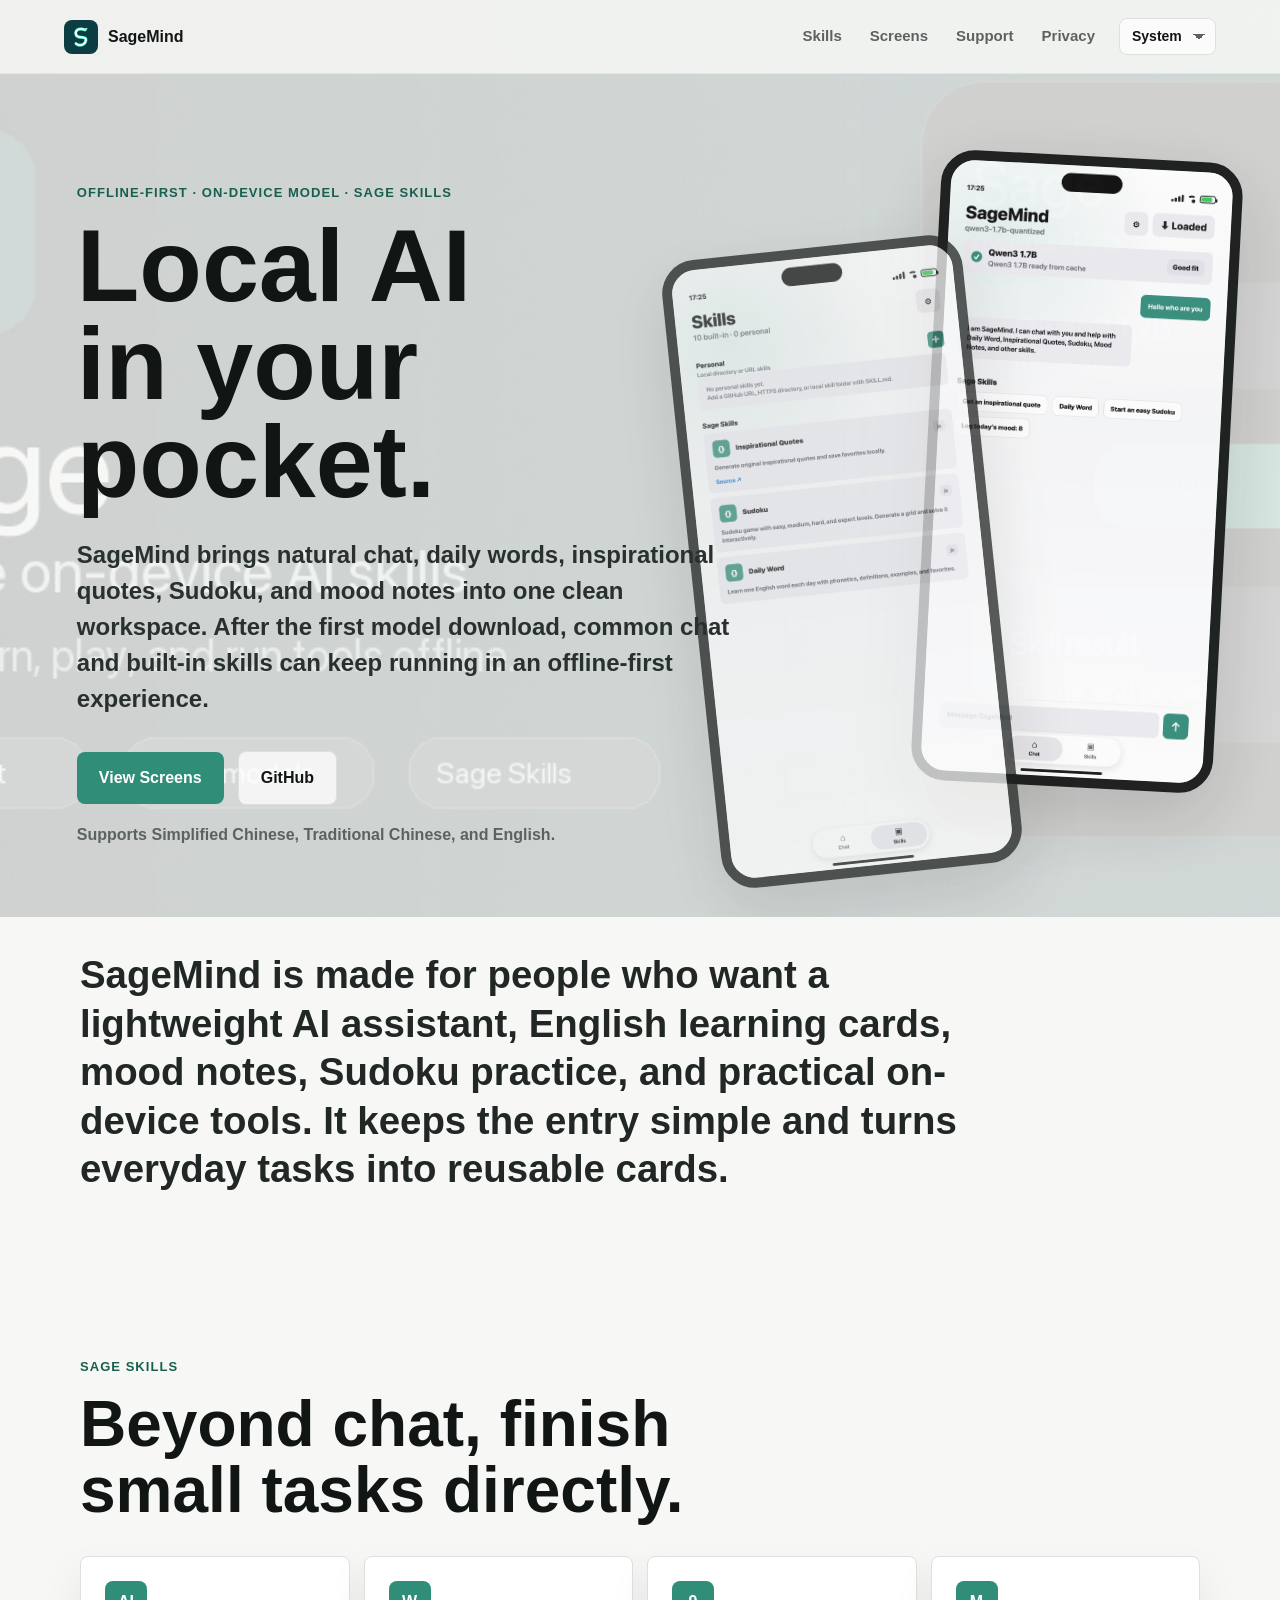
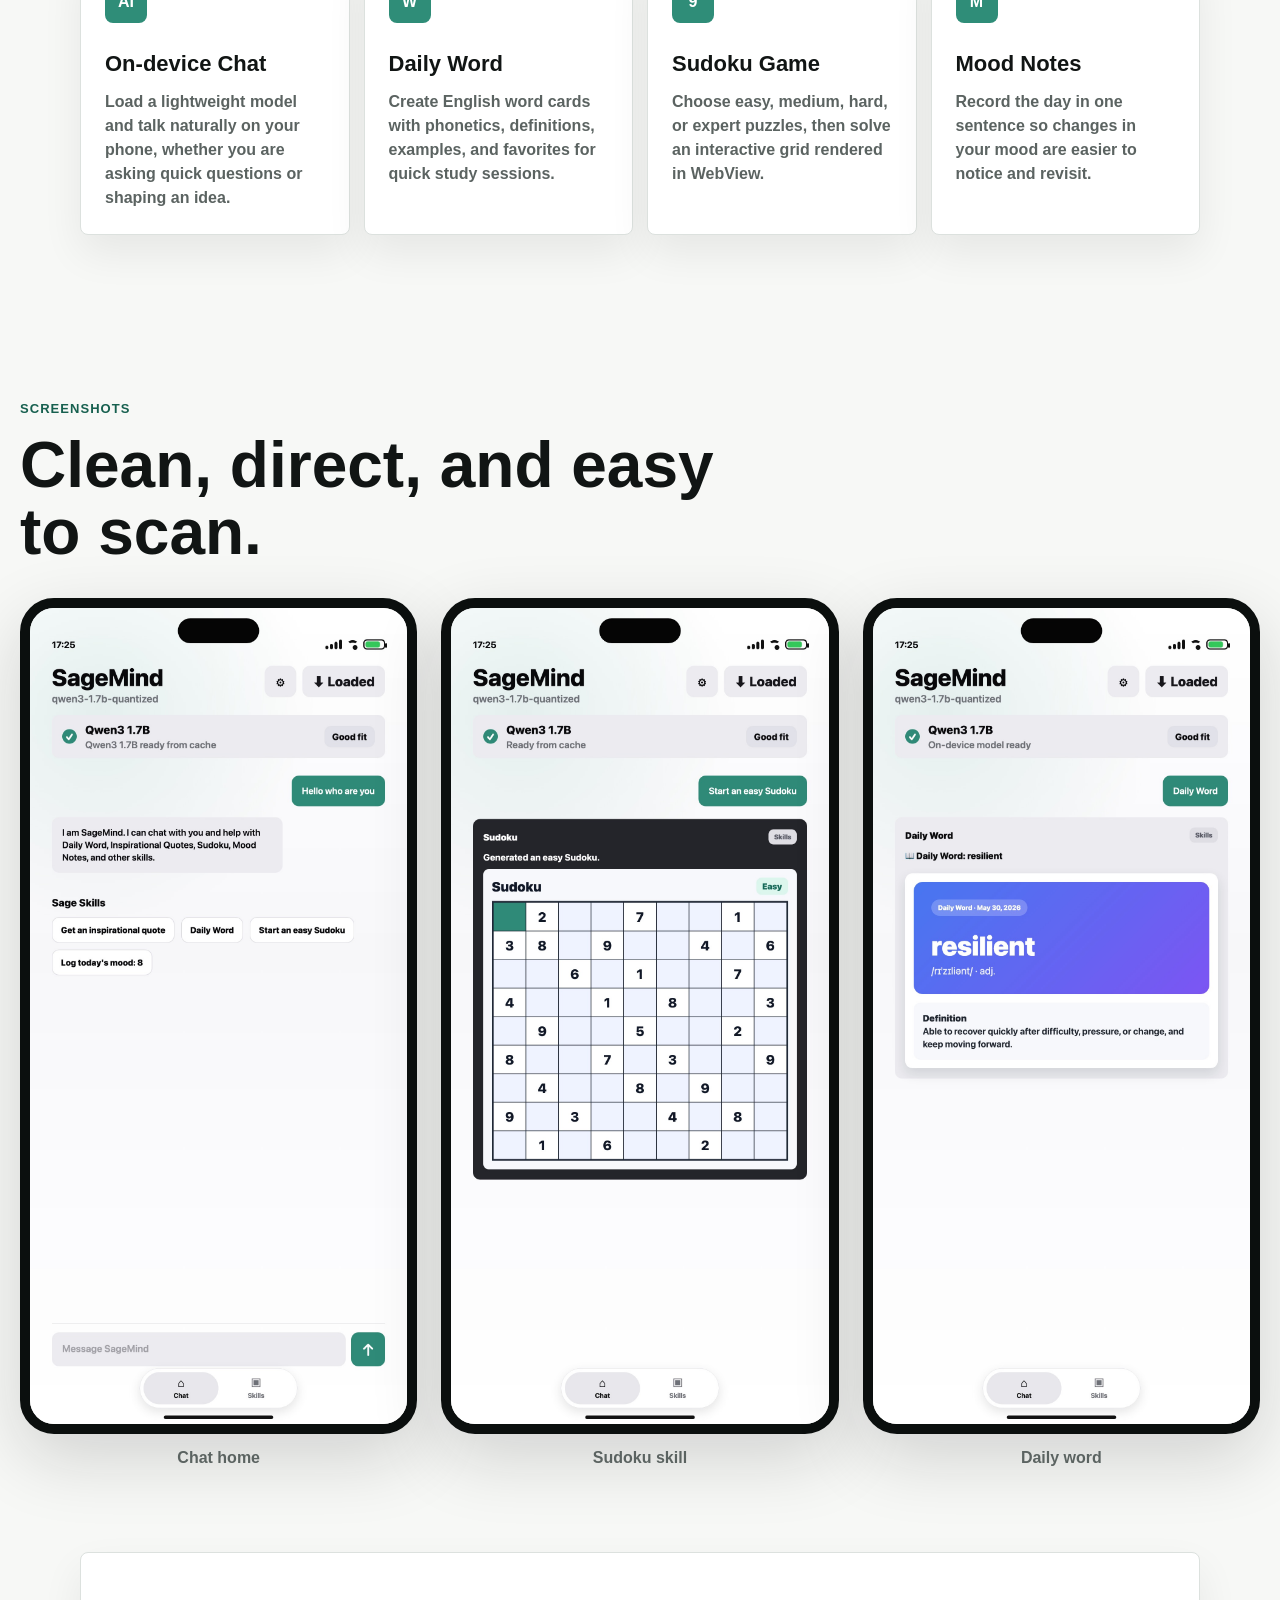
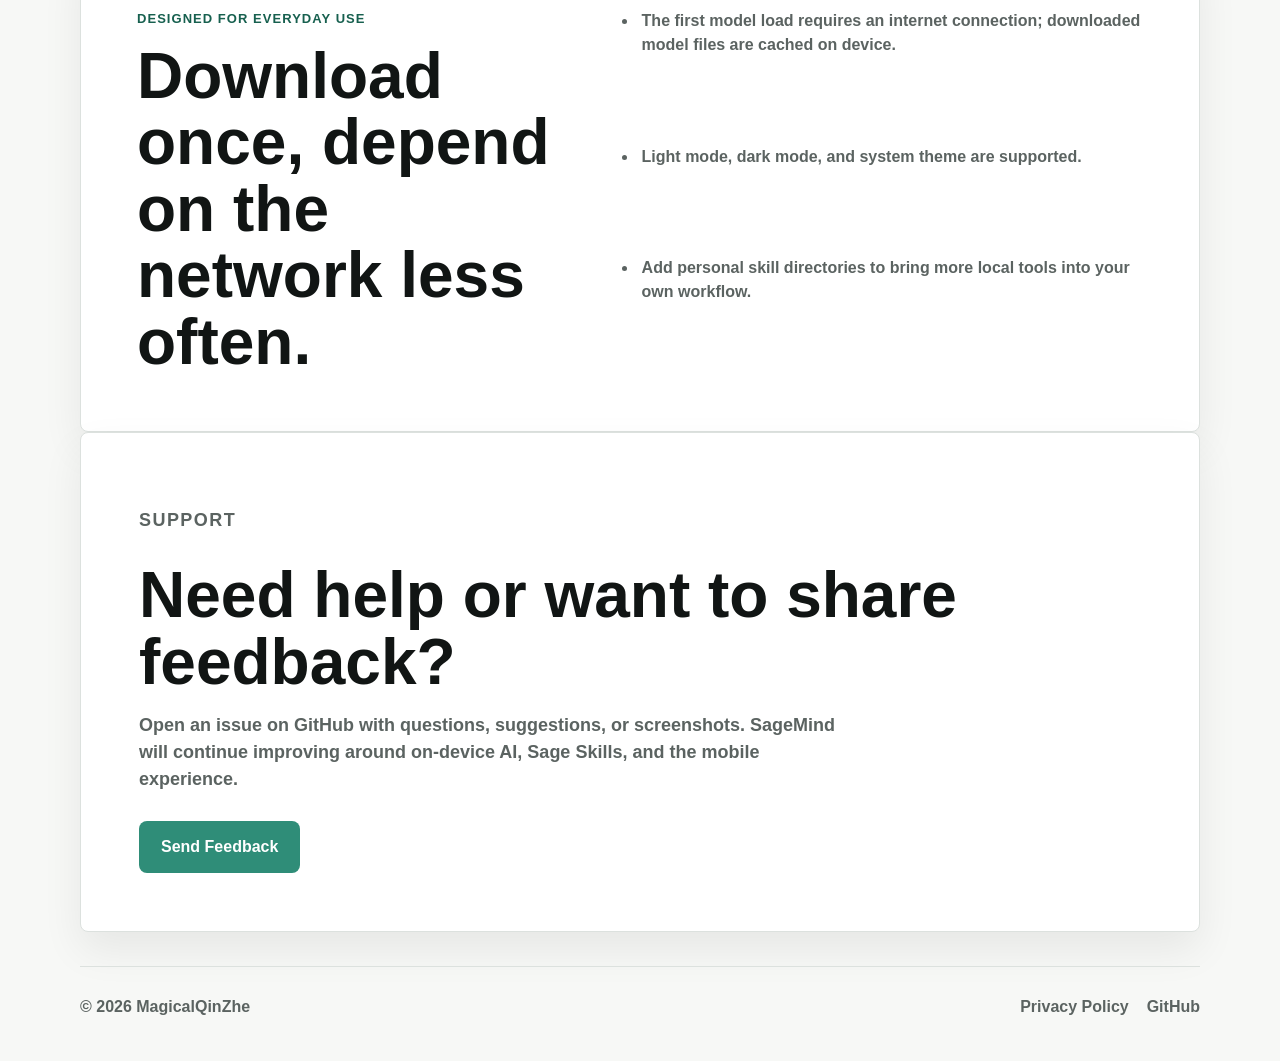
==== commit f2eceb7b: "Localize marketing screenshots" ====
--- a/index.html
+++ b/index.html
@@ -70,8 +70,18 @@
         </div>
 
         <div class="hero-stage" aria-hidden="true">
-          <img class="phone phone-main" src="assets/screenshots/chat.jpg" alt="" />
-          <img class="phone phone-side" src="assets/screenshots/skills.jpg" alt="" />
+          <img
+            class="phone phone-main"
+            src="assets/screenshots/zh-Hans/chat.jpg"
+            alt=""
+            data-screenshot="chat"
+          />
+          <img
+            class="phone phone-side"
+            src="assets/screenshots/zh-Hans/skills.jpg"
+            alt=""
+            data-screenshot="skills"
+          />
         </div>
       </section>
 
@@ -134,24 +144,27 @@
         <div class="screens">
           <figure>
             <img
-              src="assets/screenshots/chat.jpg"
+              src="assets/screenshots/zh-Hans/chat.jpg"
               alt="SageMind 聊天首页截图"
+              data-screenshot="chat"
               data-i18n-alt="screens.chat.alt"
             />
             <figcaption data-i18n="screens.chat.caption">聊天首页</figcaption>
           </figure>
           <figure>
             <img
-              src="assets/screenshots/sudoku.jpg"
+              src="assets/screenshots/zh-Hans/sudoku.jpg"
               alt="SageMind 数独技能截图"
+              data-screenshot="sudoku"
               data-i18n-alt="screens.sudoku.alt"
             />
             <figcaption data-i18n="screens.sudoku.caption">数独技能</figcaption>
           </figure>
           <figure>
             <img
-              src="assets/screenshots/word.jpg"
+              src="assets/screenshots/zh-Hans/word.jpg"
               alt="SageMind 每日单词截图"
+              data-screenshot="word"
               data-i18n-alt="screens.word.alt"
             />
             <figcaption data-i18n="screens.word.caption">每日单词</figcaption>
